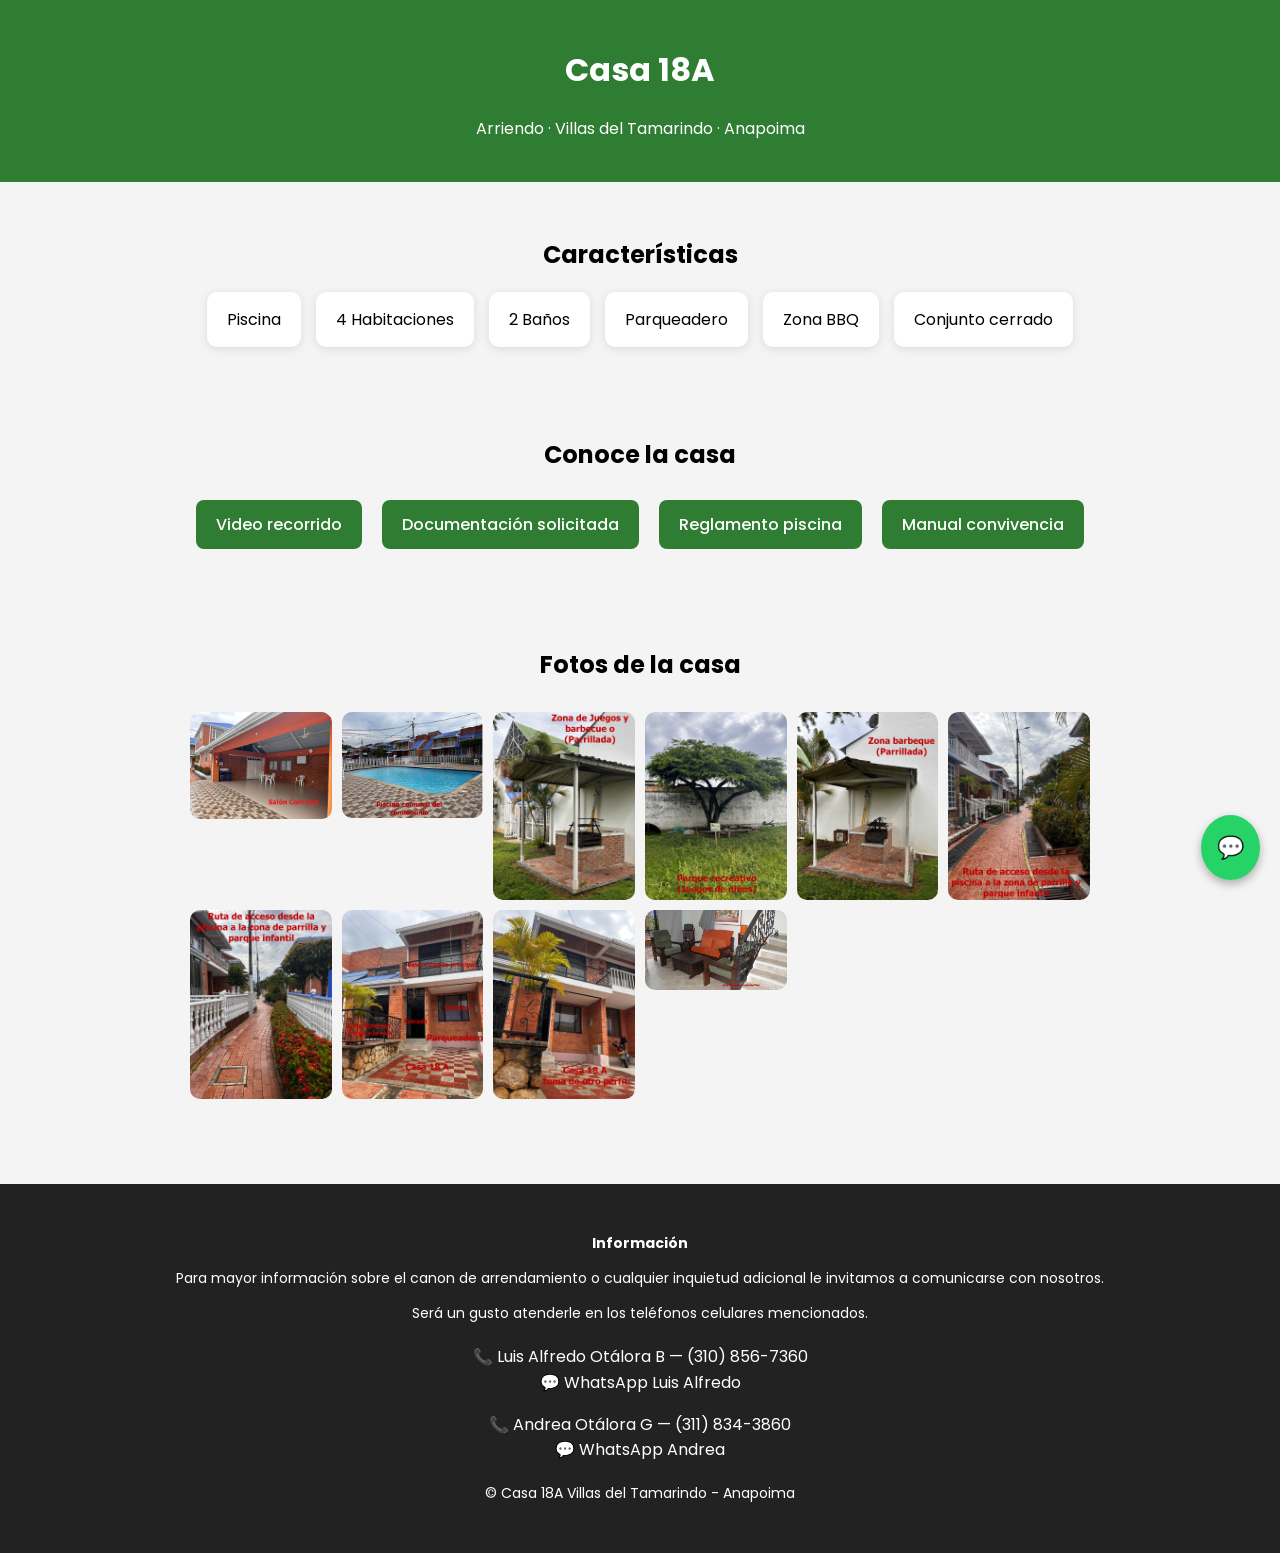
==== index.html @ 519d5954 "Add files via upload" ====
<!DOCTYPE html>

<html lang="es">

<head>
<meta charset="UTF-8">
<title>Casa 18A - Arriendo en Anapoima</title>
<meta name="viewport" content="width=device-width, initial-scale=1.0">

<link href="https://fonts.googleapis.com/css2?family=Poppins:wght@300;500;700&display=swap" rel="stylesheet">

<style>

body{
font-family:'Poppins',sans-serif;
margin:0;
background:#f4f4f4;
text-align:center;
}

header{
background:#2e7d32;
color:white;
padding:25px;
}

.section{
padding:35px 20px;
}

h2{
margin-bottom:20px;
}

/* Características */

.features{
display:flex;
flex-wrap:wrap;
justify-content:center;
gap:15px;
}

.feature{
background:white;
padding:15px 20px;
border-radius:10px;
box-shadow:0 2px 10px rgba(0,0,0,0.1);
}

/* Botones */

.button{
display:inline-block;
padding:12px 20px;
margin:8px;
background:#2e7d32;
color:white;
text-decoration:none;
border-radius:8px;
font-weight:500;
}

/* Galería */

.gallery{
display:grid;
grid-template-columns:repeat(auto-fit,minmax(140px,1fr));
gap:10px;
padding:10px;
max-width:900px;
margin:auto;
}

.gallery img{
width:100%;
border-radius:10px;
cursor:pointer;
transition:0.3s;
}

.gallery img:hover{
transform:scale(1.05);
}

/* Imagen ampliada */

.lightbox{
position:fixed;
top:0;
left:0;
width:100%;
height:100%;
background:rgba(0,0,0,0.85);
display:none;
justify-content:center;
align-items:center;
z-index:999;
}

.lightbox img{
max-width:90%;
max-height:90%;
border-radius:10px;
}

/* WhatsApp flotante */

.whatsapp-float{
position:fixed;
bottom:20px;
right:20px;
background:#25D366;
color:white;
padding:16px;
border-radius:50%;
font-size:22px;
text-decoration:none;
box-shadow:0 4px 10px rgba(0,0,0,0.3);
}

/* Footer */

footer{
background:#222;
color:white;
padding:35px 20px;
margin-top:40px;
font-size:14px;
}

.footer-contact{
margin-top:20px;
font-size:16px;
line-height:1.6;
}

.footer-contact a{
color:white;
text-decoration:none;
}

</style>

</head>

<body>

<header>

<h1>Casa 18A</h1>
<p>Arriendo · Villas del Tamarindo · Anapoima</p>

</header>

<section class="section">

<h2>Características</h2>

<div class="features">

<div class="feature">Piscina</div>
<div class="feature">4 Habitaciones</div>
<div class="feature">2 Baños</div>
<div class="feature">Parqueadero</div>
<div class="feature">Zona BBQ</div>
<div class="feature">Conjunto cerrado</div>

</div>

</section>

<section class="section">

<h2>Conoce la casa</h2>

<a class="button" href="https://youtube.com/shorts/CzULePfLJdM?feature=share
" target="_blank">Video recorrido</a> 
<a class="button" href="Documentacion solicitada.png" target="_blank">Documentación solicitada</a>

<a class="button" href="Reglamento_piscina.jpg" target="_blank">Reglamento piscina</a>

<a class="button" href="MANUAL-CONVIVENCIA.pdf" target="_blank">Manual convivencia</a>

</section>

<section class="section">

<h2>Fotos de la casa</h2>

<div class="gallery">

<img src="foto1.jpg" loading="lazy">
<img src="foto2.jpg" loading="lazy">
<img src="foto3.jpg" loading="lazy">
<img src="foto4.jpg" loading="lazy">
<img src="foto5.jpg" loading="lazy">
<img src="foto6.jpg" loading="lazy">
<img src="foto7.jpg" loading="lazy">
<img src="foto8.jpg" loading="lazy">
<img src="foto9.jpg" loading="lazy">
<img src="foto10.jpg" loading="lazy">

</div>

</section>

<div class="lightbox" id="lightbox">
<img id="lightbox-img">
</div>

<footer>

<p><strong>Información</strong></p>

<p>
Para mayor información sobre el canon de arrendamiento o cualquier inquietud adicional
le invitamos a comunicarse con nosotros.
</p>

<p>
Será un gusto atenderle en los teléfonos celulares mencionados.
</p>

<div class="footer-contact">

<p>
📞 <a href="tel:+573108567360">Luis Alfredo Otálora B — (310) 856-7360</a>
<br>
💬 <a href="https://wa.me/573108567360">WhatsApp Luis Alfredo</a>
</p>

<p>
📞 <a href="tel:+573118343860">Andrea Otálora G — (311) 834-3860</a>
<br>
💬 <a href="https://wa.me/573118343860">WhatsApp Andrea</a>
</p>

</div>

<p style="margin-top:20px;">
© Casa 18A Villas del Tamarindo - Anapoima
</p>

</footer>

<a class="whatsapp-float"
href="https://wa.me/573108567360?text=Hola%20quiero%20información%20de%20la%20Casa%2018A"
target="_blank">
💬 </a>

<script>

const images=document.querySelectorAll(".gallery img");
const lightbox=document.getElementById("lightbox");
const lightboxImg=document.getElementById("lightbox-img");

images.forEach(img=>{
img.addEventListener("click",()=>{
lightbox.style.display="flex";
lightboxImg.src=img.src;
});
});

lightbox.addEventListener("click",()=>{
lightbox.style.display="none";
});

</script>

</body>
</html>
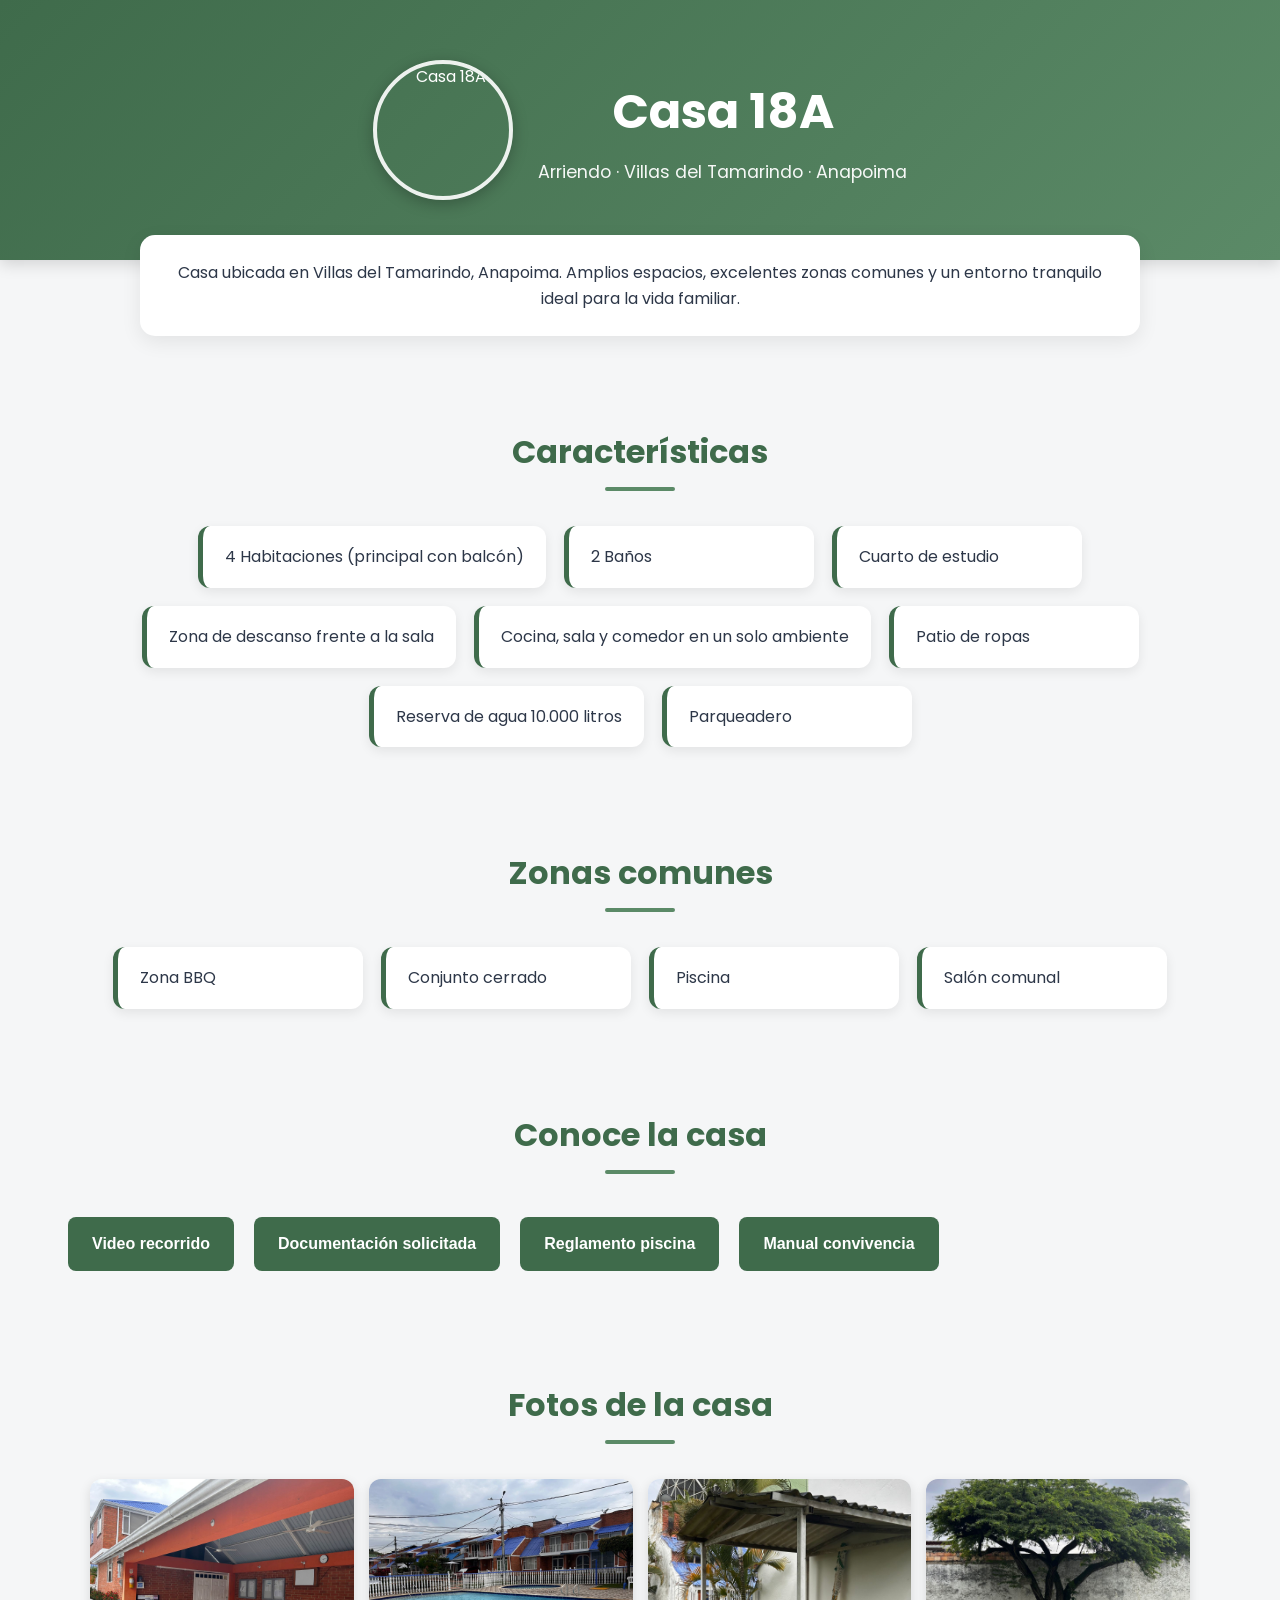
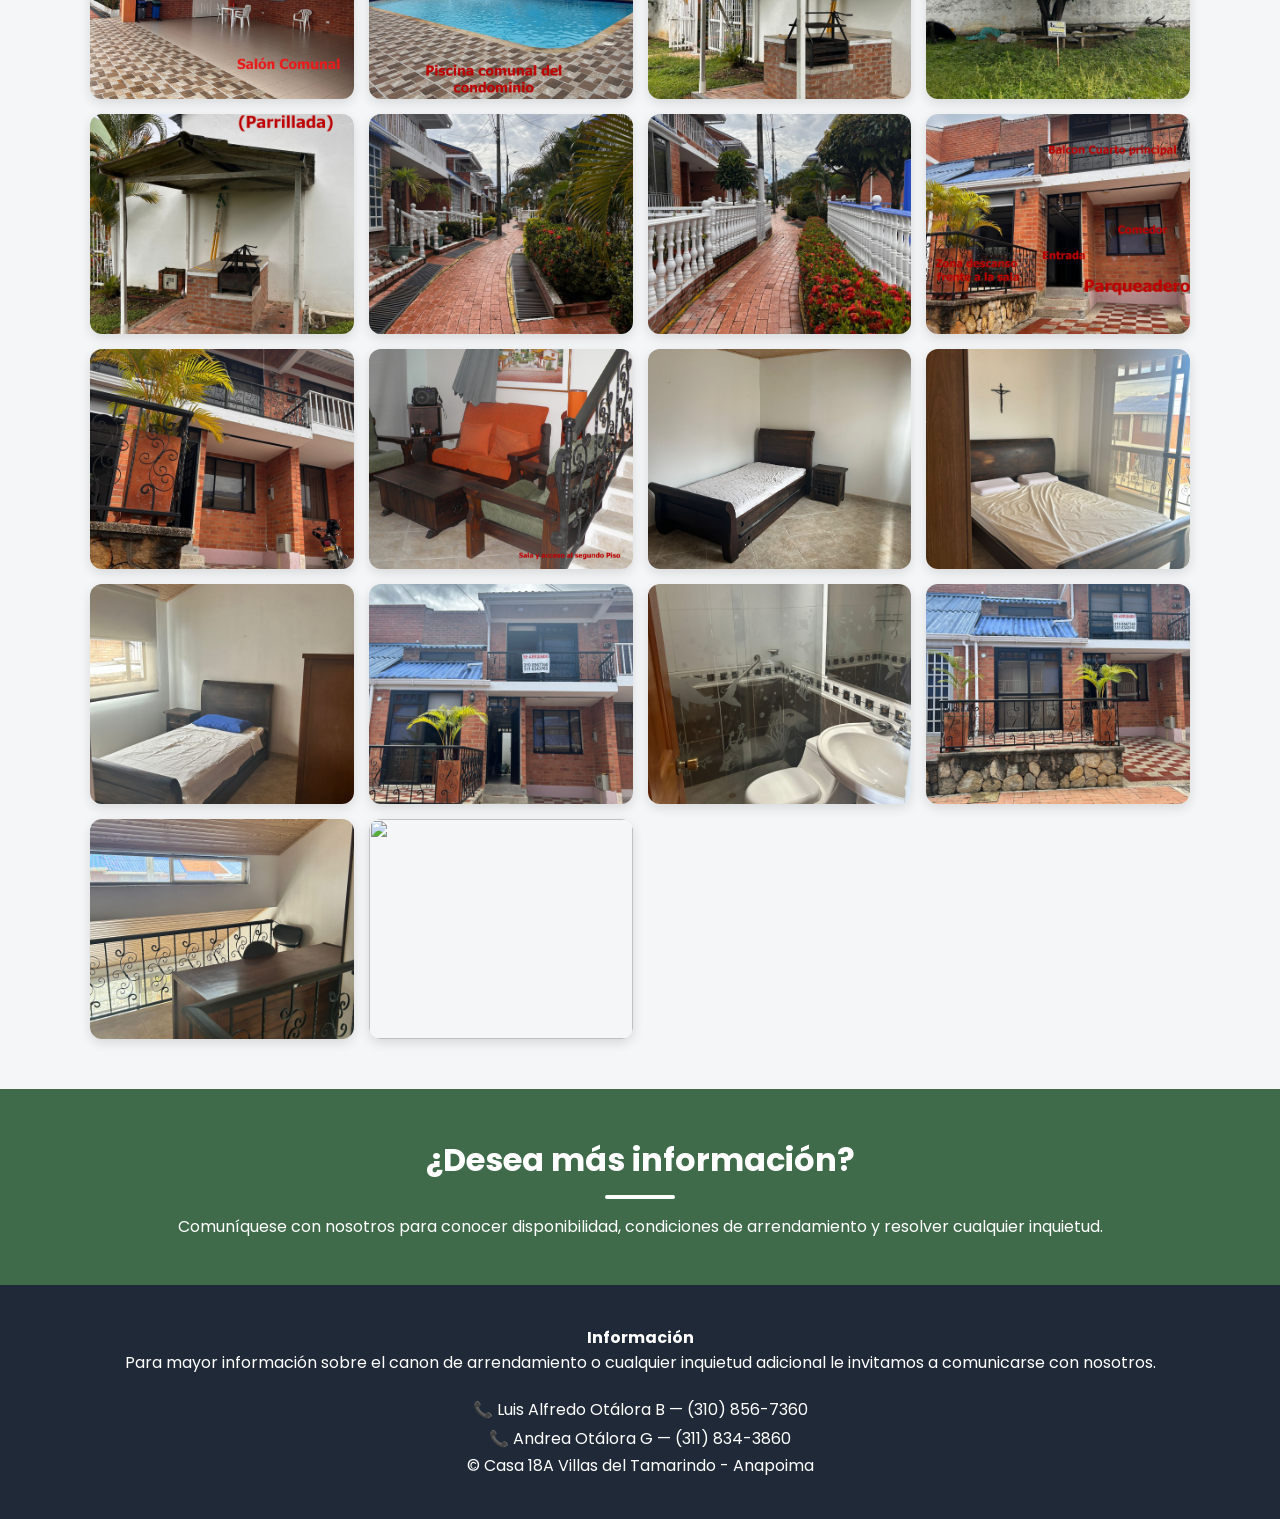
==== commit d6ed5273: "actualizacion con estilos css" ====
--- a/index.html
+++ b/index.html
@@ -1,272 +1,117 @@
-<!DOCTYPE html>
-
-<html lang="es">
-
-<head>
-<meta charset="UTF-8">
-<title>Casa 18A - Arriendo en Anapoima</title>
-<meta name="viewport" content="width=device-width, initial-scale=1.0">
-
-<link href="https://fonts.googleapis.com/css2?family=Poppins:wght@300;500;700&display=swap" rel="stylesheet">
-
-<style>
-
-body{
-font-family:'Poppins',sans-serif;
-margin:0;
-background:#f4f4f4;
-text-align:center;
-}
-
-header{
-background:#2e7d32;
-color:white;
-padding:25px;
-}
-
-.section{
-padding:35px 20px;
-}
-
-h2{
-margin-bottom:20px;
-}
-
-/* Características */
-
-.features{
-display:flex;
-flex-wrap:wrap;
-justify-content:center;
-gap:15px;
-}
-
-.feature{
-background:white;
-padding:15px 20px;
-border-radius:10px;
-box-shadow:0 2px 10px rgba(0,0,0,0.1);
-}
-
-/* Botones */
-
-.button{
-display:inline-block;
-padding:12px 20px;
-margin:8px;
-background:#2e7d32;
-color:white;
-text-decoration:none;
-border-radius:8px;
-font-weight:500;
-}
-
-/* Galería */
-
-.gallery{
-display:grid;
-grid-template-columns:repeat(auto-fit,minmax(140px,1fr));
-gap:10px;
-padding:10px;
-max-width:900px;
-margin:auto;
-}
-
-.gallery img{
-width:100%;
-border-radius:10px;
-cursor:pointer;
-transition:0.3s;
-}
-
-.gallery img:hover{
-transform:scale(1.05);
-}
-
-/* Imagen ampliada */
-
-.lightbox{
-position:fixed;
-top:0;
-left:0;
-width:100%;
-height:100%;
-background:rgba(0,0,0,0.85);
-display:none;
-justify-content:center;
-align-items:center;
-z-index:999;
-}
-
-.lightbox img{
-max-width:90%;
-max-height:90%;
-border-radius:10px;
-}
-
-/* WhatsApp flotante */
-
-.whatsapp-float{
-position:fixed;
-bottom:20px;
-right:20px;
-background:#25D366;
-color:white;
-padding:16px;
-border-radius:50%;
-font-size:22px;
-text-decoration:none;
-box-shadow:0 4px 10px rgba(0,0,0,0.3);
-}
-
-/* Footer */
-
-footer{
-background:#222;
-color:white;
-padding:35px 20px;
-margin-top:40px;
-font-size:14px;
-}
-
-.footer-contact{
-margin-top:20px;
-font-size:16px;
-line-height:1.6;
-}
-
-.footer-contact a{
-color:white;
-text-decoration:none;
-}
-
-</style>
-
-</head>
-
-<body>
-
-<header>
-
-<h1>Casa 18A</h1>
-<p>Arriendo · Villas del Tamarindo · Anapoima</p>
-
-</header>
-
-<section class="section">
-
-<h2>Características</h2>
-
-<div class="features">
-
-<div class="feature">Piscina</div>
-<div class="feature">4 Habitaciones</div>
-<div class="feature">2 Baños</div>
-<div class="feature">Parqueadero</div>
-<div class="feature">Zona BBQ</div>
-<div class="feature">Conjunto cerrado</div>
-
-</div>
-
-</section>
-
-<section class="section">
-
-<h2>Conoce la casa</h2>
-
-<a class="button" href="https://youtube.com/shorts/CzULePfLJdM?feature=share
-" target="_blank">Video recorrido</a> 
-<a class="button" href="Documentacion solicitada.png" target="_blank">Documentación solicitada</a>
-
-<a class="button" href="Reglamento_piscina.jpg" target="_blank">Reglamento piscina</a>
-
-<a class="button" href="MANUAL-CONVIVENCIA.pdf" target="_blank">Manual convivencia</a>
-
-</section>
-
-<section class="section">
-
-<h2>Fotos de la casa</h2>
-
-<div class="gallery">
-
-<img src="foto1.jpg" loading="lazy">
-<img src="foto2.jpg" loading="lazy">
-<img src="foto3.jpg" loading="lazy">
-<img src="foto4.jpg" loading="lazy">
-<img src="foto5.jpg" loading="lazy">
-<img src="foto6.jpg" loading="lazy">
-<img src="foto7.jpg" loading="lazy">
-<img src="foto8.jpg" loading="lazy">
-<img src="foto9.jpg" loading="lazy">
-<img src="foto10.jpg" loading="lazy">
-
-</div>
-
-</section>
-
-<div class="lightbox" id="lightbox">
-<img id="lightbox-img">
-</div>
-
-<footer>
-
-<p><strong>Información</strong></p>
-
-<p>
-Para mayor información sobre el canon de arrendamiento o cualquier inquietud adicional
-le invitamos a comunicarse con nosotros.
-</p>
-
-<p>
-Será un gusto atenderle en los teléfonos celulares mencionados.
-</p>
-
-<div class="footer-contact">
-
-<p>
-📞 <a href="tel:+573108567360">Luis Alfredo Otálora B — (310) 856-7360</a>
-<br>
-💬 <a href="https://wa.me/573108567360">WhatsApp Luis Alfredo</a>
-</p>
-
-<p>
-📞 <a href="tel:+573118343860">Andrea Otálora G — (311) 834-3860</a>
-<br>
-💬 <a href="https://wa.me/573118343860">WhatsApp Andrea</a>
-</p>
-
-</div>
-
-<p style="margin-top:20px;">
-© Casa 18A Villas del Tamarindo - Anapoima
-</p>
-
-</footer>
-
-<a class="whatsapp-float"
-href="https://wa.me/573108567360?text=Hola%20quiero%20información%20de%20la%20Casa%2018A"
-target="_blank">
-💬 </a>
-
-<script>
-
-const images=document.querySelectorAll(".gallery img");
-const lightbox=document.getElementById("lightbox");
-const lightboxImg=document.getElementById("lightbox-img");
-
-images.forEach(img=>{
-img.addEventListener("click",()=>{
-lightbox.style.display="flex";
-lightboxImg.src=img.src;
-});
-});
-
-lightbox.addEventListener("click",()=>{
-lightbox.style.display="none";
-});
-
-</script>
-
-</body>
-</html>
+<!DOCTYPE html>
+<html lang="es">
+<head>
+<meta charset="UTF-8">
+<title>Casa 18A - Arriendo en Anapoima</title>
+<meta name="viewport" content="width=device-width, initial-scale=1.0">
+<link href="https://fonts.googleapis.com/css2?family=Poppins:wght@300;500;700&display=swap" rel="stylesheet">
+<link rel="stylesheet" href="styles.css">
+</head>
+<body>
+
+<header>
+     <div class="header-title">
+        <img src="imagenes/porteria.jpeg"
+             alt="Casa 18A"
+             class="logo-casa">
+
+        <div>
+            <h1>Casa 18A</h1>
+            <p>Arriendo · Villas del Tamarindo · Anapoima</p>
+        </div>
+    </div>
+
+</header>
+<section class="highlight">
+    <p>
+        Casa ubicada en Villas del Tamarindo, Anapoima.
+        Amplios espacios, excelentes zonas comunes y un entorno tranquilo
+        ideal para la vida familiar.
+    </p>
+</section>
+
+<section class="section">
+<h2>Características</h2>
+<div class="features">
+<div class="feature">4 Habitaciones (principal con balcón)</div>
+<div class="feature">2 Baños</div>
+<div class="feature">Cuarto de estudio</div>
+<div class="feature">Zona de descanso frente a la sala</div>
+<div class="feature">Cocina, sala y comedor en un solo ambiente</div>
+<div class="feature">Patio de ropas</div>
+<div class="feature">Reserva de agua 10.000 litros</div>
+<div class="feature">Parqueadero</div>
+</div>
+</section>
+
+<section class="section">
+<h2>Zonas comunes</h2>
+<div class="features">
+<div class="feature">Zona BBQ</div>
+<div class="feature">Conjunto cerrado</div>
+<div class="feature">Piscina</div>
+<div class="feature">Salón comunal</div>
+</div>
+</section>
+
+<section class="section">
+<h2>Conoce la casa</h2>
+<a class="button" href="Casa18A.mp4" target="_blank" rel="noopener noreferrer">Video recorrido</a>
+<a class="button" href="Documentacion solicitada.png" target="_blank" rel="noopener noreferrer">Documentación solicitada</a>
+<a class="button" href="Reglamento_piscina.jpg" target="_blank" rel="noopener noreferrer">Reglamento piscina</a>
+<a class="button" href="MANUAL-CONVIVENCIA.pdf" target="_blank" rel="noopener noreferrer">Manual convivencia</a>
+</section>
+
+<section class="section">
+<h2>Fotos de la casa</h2>
+<div class="gallery">
+<img src="imagenes/foto1.jpg" alt="Casa 18A - Foto 1" loading="lazy">
+<img src="imagenes/foto2.jpg" alt="Casa 18A - Foto 2" loading="lazy">
+<img src="imagenes/foto3.jpg" loading="lazy">
+<img src="imagenes/foto4.jpg" loading="lazy">
+<img src="imagenes/foto5.jpg" loading="lazy">
+<img src="imagenes/foto6.jpg" loading="lazy">
+<img src="imagenes/foto7.jpg" loading="lazy">
+<img src="imagenes/foto8.jpg" loading="lazy">
+<img src="imagenes/foto9.jpg" loading="lazy">
+<img src="imagenes/foto10.jpg" loading="lazy">
+<img src="imagenes/foto11.jpeg" loading="lazy">
+<img src="imagenes/foto12.jpeg" loading="lazy">
+<img src="imagenes/foto13.jpeg" loading="lazy">
+<img src="imagenes/foto14.jpeg" loading="lazy">
+<img src="imagenes/foto15.jpeg" loading="lazy">
+<img src="imagenes/foto16.jpeg" loading="lazy">
+<img src="imagenes/foto17.jpeg" loading="lazy">
+<img src="imagenes/porteria.jpeg" loading="lazy">
+
+</div>
+</section>
+
+<div class="lightbox" id="lightbox">
+<img id="lightbox-img" alt="Vista ampliada">
+</div>
+
+<section class="contact-banner">
+    <h2>¿Desea más información?</h2>
+    <p>
+        Comuníquese con nosotros para conocer disponibilidad,
+        condiciones de arrendamiento y resolver cualquier inquietud.
+    </p>
+</section>
+
+<footer>
+<p><strong>Información</strong></p>
+<p>Para mayor información sobre el canon de arrendamiento o cualquier inquietud adicional le invitamos 
+    a comunicarse con nosotros.</p>
+
+<div class="footer-contact">
+<p>📞 <a href="tel:+573108567360">Luis Alfredo Otálora B — (310) 856-7360</a></p>
+<p>📞 <a href="tel:+573118343860">Andrea Otálora G — (311) 834-3860</a></p>
+</div>
+
+<p>© Casa 18A Villas del Tamarindo - Anapoima</p>
+</footer>
+
+<script src="script.js"></script>
+</body>
+</html>
--- a/styles.css
+++ b/styles.css
@@ -0,0 +1,264 @@
+:root{
+    --verde:#3f6b4b;
+    --verde-claro:#5b8a67;
+    --verde-suave:#e9f0eb;
+    --gris-fondo:#f5f6f7;
+    --texto:#2d3748;
+    --blanco:#ffffff;
+}
+
+*{
+    margin:0;
+    padding:0;
+    box-sizing:border-box;
+}
+
+body{
+    font-family:'Poppins',sans-serif;
+    background:var(--gris-fondo);
+    color:var(--texto);
+    line-height:1.6;
+}
+
+header{
+    background:linear-gradient(135deg,var(--verde),var(--verde-claro));
+    color:white;
+    text-align:center;
+    padding:60px 20px;
+    box-shadow:0 4px 15px rgba(0,0,0,.15);
+}
+
+header h1{
+    font-size:3rem;
+    font-weight:700;
+    margin-bottom:10px;
+}
+
+header p{
+    font-size:1.2rem;
+    opacity:.95;
+}
+
+.highlight{
+    max-width:1000px;
+    margin:-25px auto 40px auto;
+    background:white;
+    padding:25px;
+    border-radius:15px;
+    box-shadow:0 6px 20px rgba(0,0,0,.08);
+    text-align:center;
+}
+
+.section{
+    max-width:1200px;
+    margin:auto;
+    padding:50px 20px;
+}
+
+h2{
+    text-align:center;
+    color:var(--verde);
+    font-size:2rem;
+    margin-bottom:35px;
+}
+
+h2::after{
+    content:"";
+    display:block;
+    width:70px;
+    height:4px;
+    background:var(--verde-claro);
+    margin:10px auto 0;
+    border-radius:10px;
+}
+
+.features{
+    display:flex;
+    flex-wrap:wrap;
+    justify-content:center;
+    gap:18px;
+}
+
+.feature{
+    background:white;
+    padding:18px 22px;
+    border-radius:12px;
+    border-left:5px solid var(--verde);
+    box-shadow:0 4px 12px rgba(0,0,0,.08);
+    transition:.3s;
+    min-width:250px;
+}
+
+.feature:hover{
+    transform:translateY(-4px);
+}
+
+.button{
+    display:inline-block;
+    padding:14px 24px;
+    margin:8px;
+    background:var(--verde);
+    color:white;
+    text-decoration:none;
+    border-radius:8px;
+    font-weight:600;
+    transition:.3s;
+}
+
+.button:hover{
+    background:#2f5238;
+    transform:translateY(-2px);
+}
+
+.gallery{
+    display:grid;
+    grid-template-columns:repeat(auto-fit,minmax(220px,1fr));
+    gap:15px;
+    max-width:1100px;
+    margin:auto;
+}
+
+.gallery img{
+    width:100%;
+    height:220px;
+    object-fit:cover;
+    border-radius:12px;
+    cursor:pointer;
+    transition:.3s;
+    box-shadow:0 4px 12px rgba(0,0,0,.12);
+}
+
+.gallery img:hover{
+    transform:scale(1.03);
+}
+
+.lightbox{
+    position:fixed;
+    top:0;
+    left:0;
+    width:100%;
+    height:100%;
+    background:rgba(0,0,0,.9);
+    display:none;
+    justify-content:center;
+    align-items:center;
+    z-index:9999;
+}
+
+.lightbox img{
+    max-width:90%;
+    max-height:90%;
+    border-radius:12px;
+}
+
+.contact-banner{
+    background:var(--verde);
+    color:white;
+    text-align:center;
+    padding:45px 20px;
+}
+
+.contact-banner h2{
+    color:white;
+    margin-bottom:15px;
+}
+
+.contact-banner h2::after{
+    background:white;
+}
+
+.whatsapp-float{
+    position:fixed;
+    bottom:25px;
+    right:25px;
+    width:60px;
+    height:60px;
+    background:#25D366;
+    color:white;
+    border-radius:50%;
+    display:flex;
+    align-items:center;
+    justify-content:center;
+    font-size:28px;
+    text-decoration:none;
+    box-shadow:0 5px 15px rgba(0,0,0,.25);
+    transition:.3s;
+}
+
+.whatsapp-float:hover{
+    transform:scale(1.1);
+}
+
+footer{
+    background:#1f2937;
+    color:white;
+    text-align:center;
+    padding:40px 20px;
+}
+
+.footer-contact{
+    margin-top:20px;
+    line-height:1.8;
+}
+
+.footer-contact a{
+    color:white;
+    text-decoration:none;
+}
+
+.footer-contact a:hover{
+    text-decoration:underline;
+}
+
+@media(max-width:768px){
+
+    header h1{
+        font-size:2.2rem;
+    }
+
+    .feature{
+        width:100%;
+    }
+
+    .button{
+        display:block;
+        width:90%;
+        margin:10px auto;
+    }
+
+    .gallery{
+        grid-template-columns:1fr;
+    }
+
+    .gallery img{
+        height:auto;
+    }
+}
+.header-title{
+    display:flex;
+    justify-content:center;
+    align-items:center;
+    gap:25px;
+    flex-wrap:wrap;
+}
+
+.logo-casa{
+    width:140px;
+    height:140px;
+    object-fit:cover;
+    border-radius:50%;
+    border:4px solid rgba(255,255,255,.9);
+    box-shadow:0 4px 15px rgba(0,0,0,.25);
+}
+
+header h1{
+    margin:0;
+    font-size:3rem;
+    color:white;
+}
+
+header p{
+    margin-top:8px;
+    font-size:1.1rem;
+    color:white;
+}
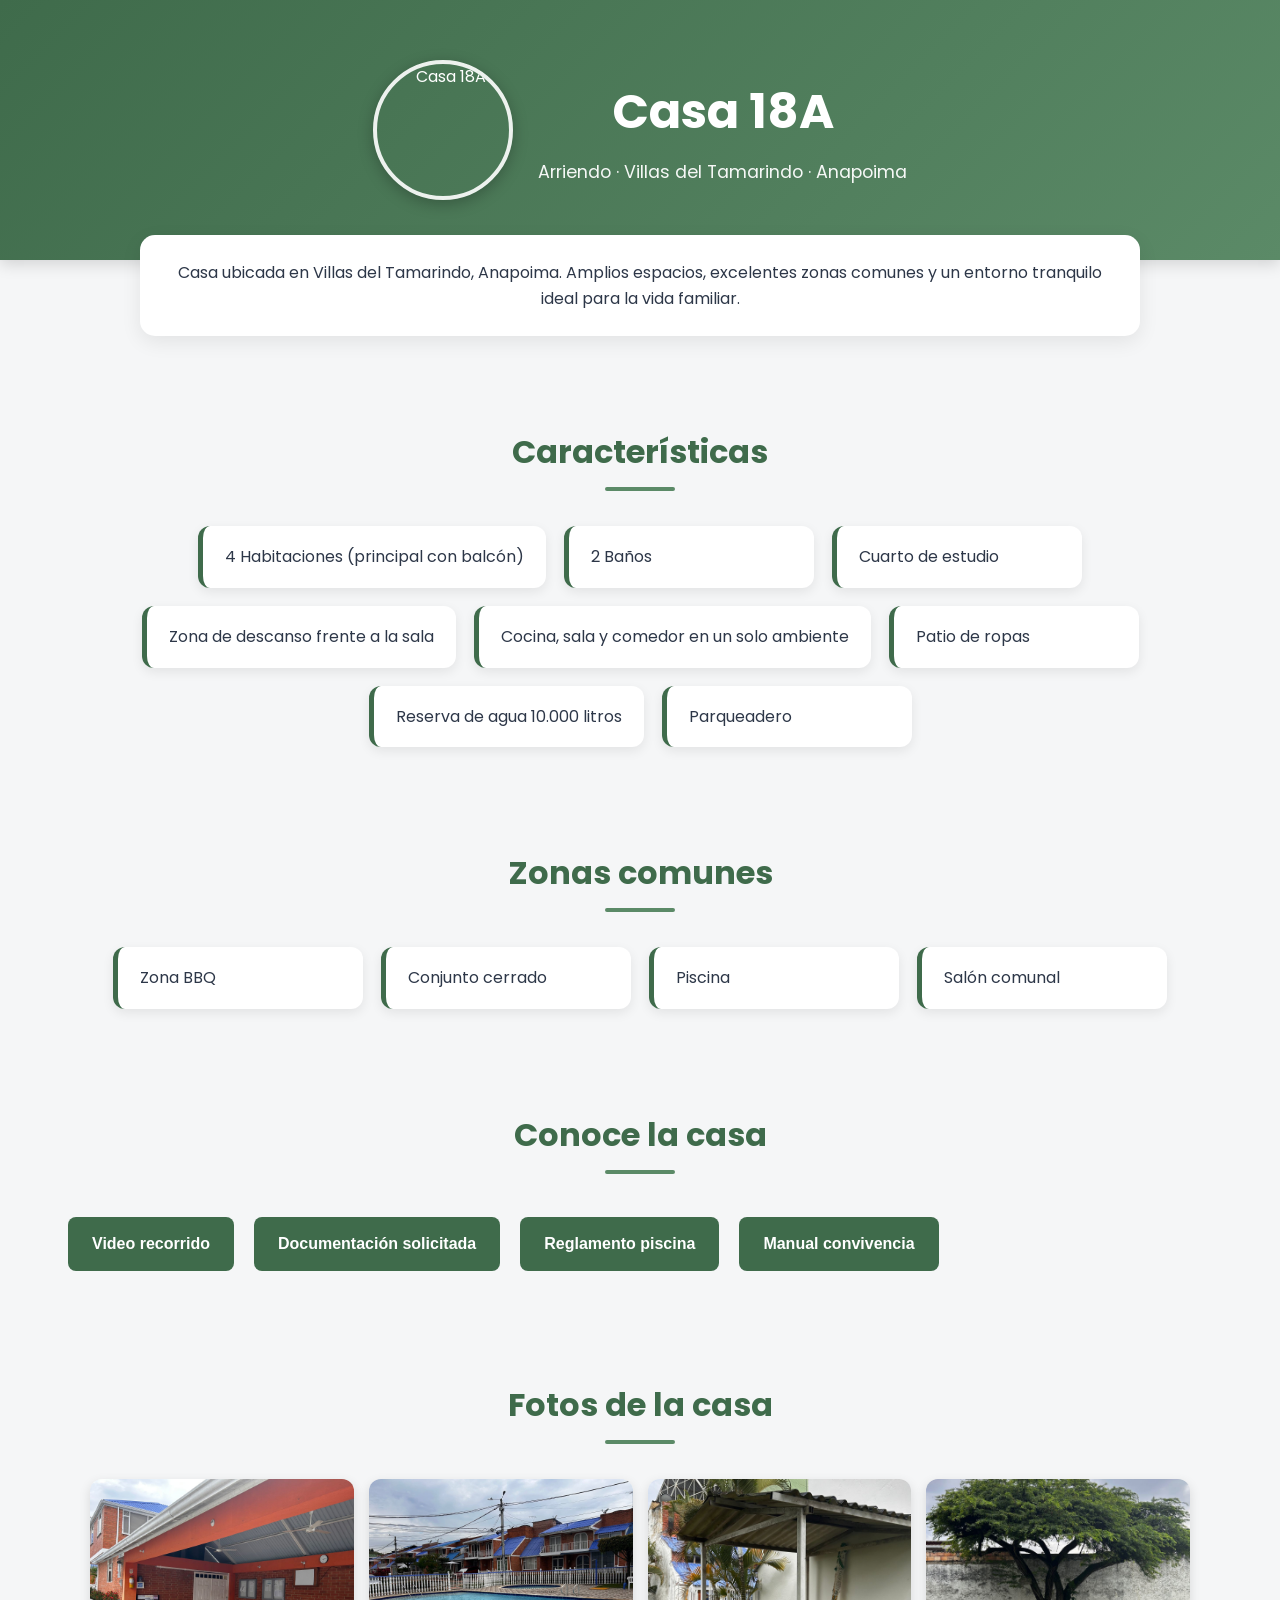
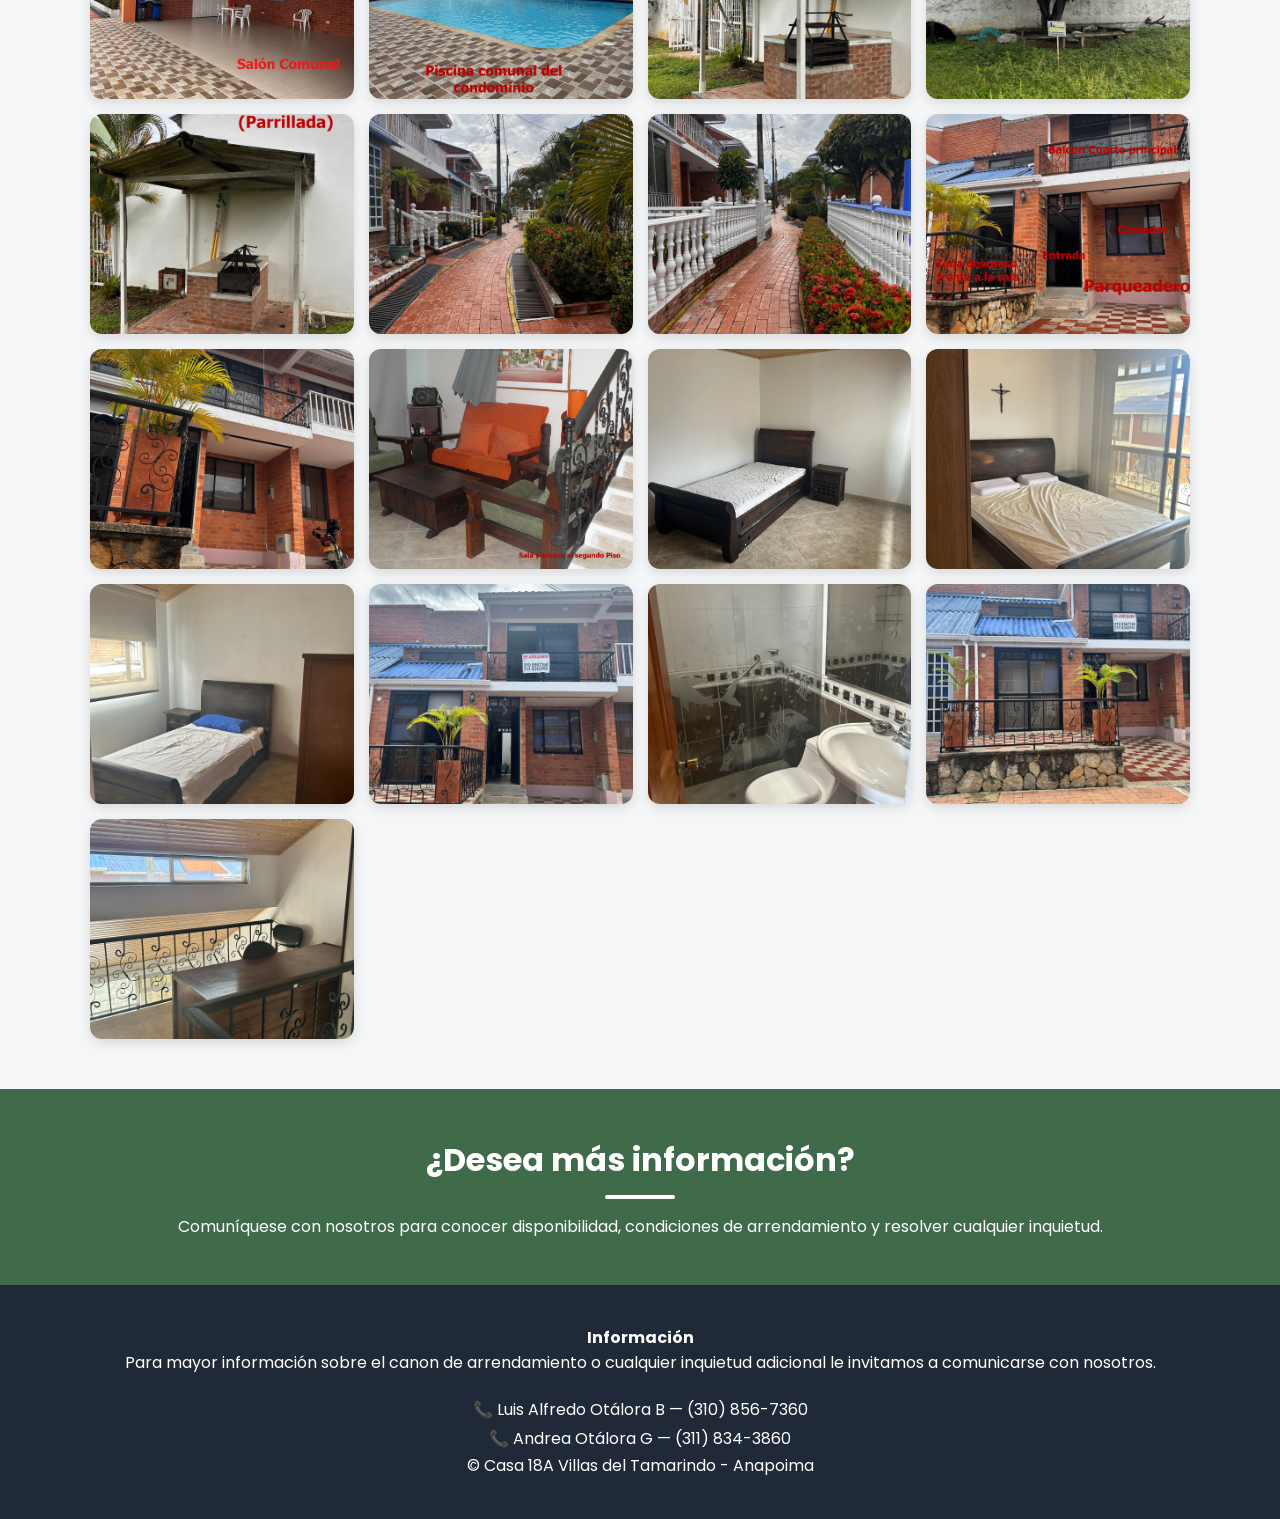
==== commit 8d4cb502: "actualizacion con estilos css" ====
--- a/index.html
+++ b/index.html
@@ -82,7 +82,7 @@
 <img src="imagenes/foto15.jpeg" loading="lazy">
 <img src="imagenes/foto16.jpeg" loading="lazy">
 <img src="imagenes/foto17.jpeg" loading="lazy">
-<img src="imagenes/porteria.jpeg" loading="lazy">
+
 
 </div>
 </section>
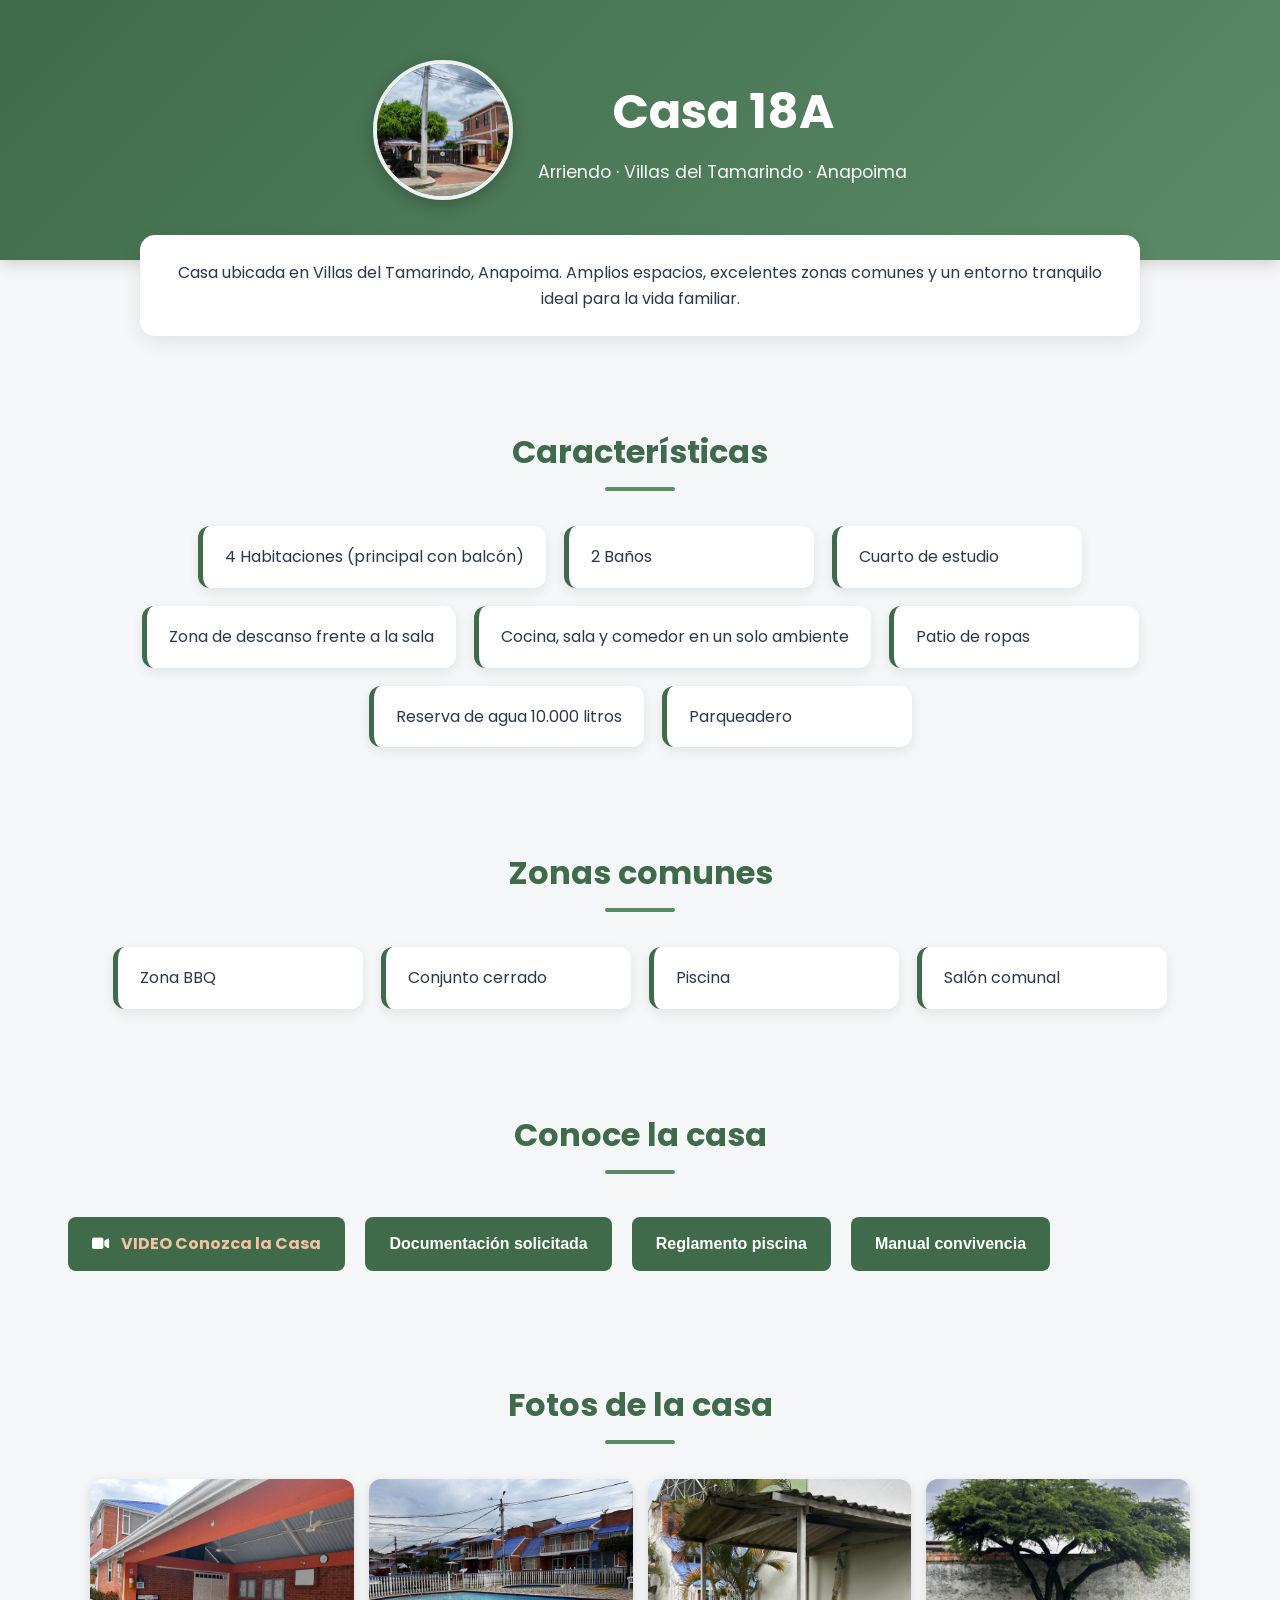
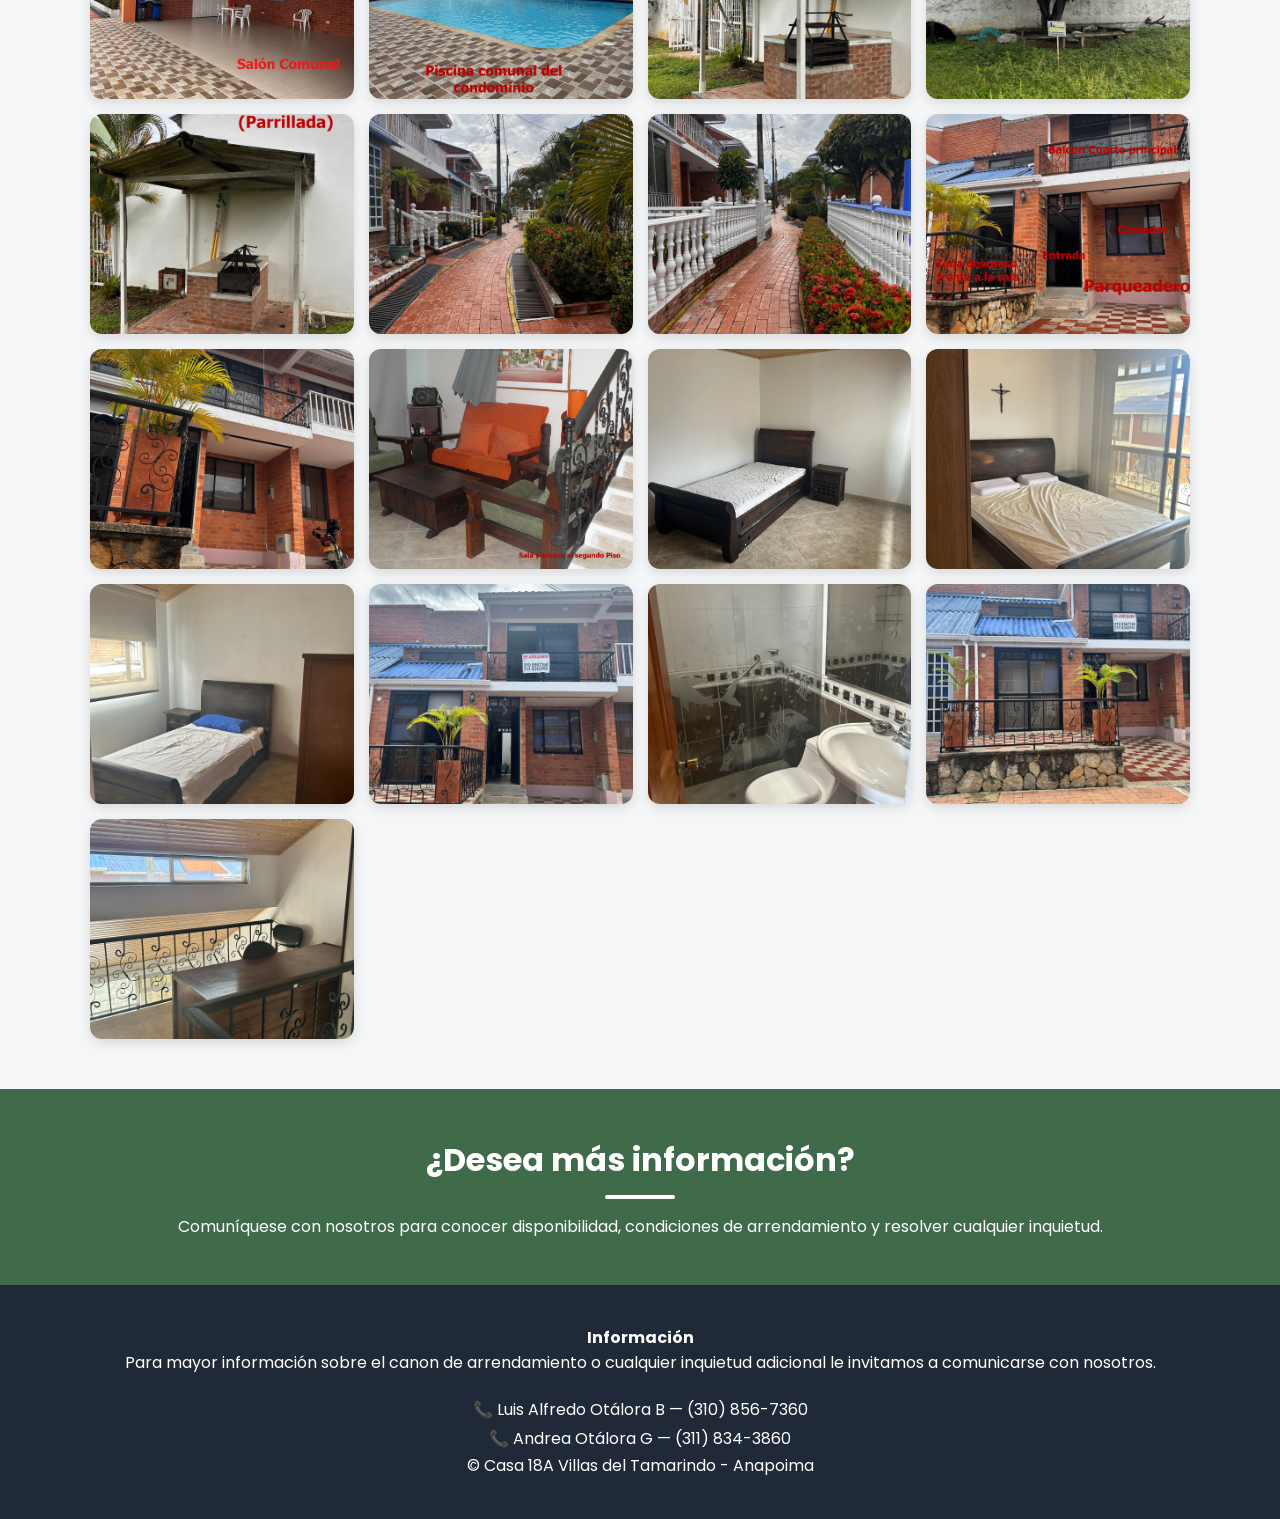
==== commit ac01f6bf: "actualizacion con estilos css" ====
--- a/index.html
+++ b/index.html
@@ -5,6 +5,8 @@
 <title>Casa 18A - Arriendo en Anapoima</title>
 <meta name="viewport" content="width=device-width, initial-scale=1.0">
 <link href="https://fonts.googleapis.com/css2?family=Poppins:wght@300;500;700&display=swap" rel="stylesheet">
+<link rel="stylesheet"
+href="https://cdnjs.cloudflare.com/ajax/libs/font-awesome/6.5.1/css/all.min.css">
 <link rel="stylesheet" href="styles.css">
 </head>
 <body>
@@ -56,7 +58,9 @@
 
 <section class="section">
 <h2>Conoce la casa</h2>
-<a class="button" href="Casa18A.mp4" target="_blank" rel="noopener noreferrer">Video recorrido</a>
+<a class="button" href="Casa18A.mp4" target="_blank" rel="noopener noreferrer"> <i class="fas fa-video"></i> 
+    <span class="video-text">VIDEO Conozca la Casa</span>
+</a>
 <a class="button" href="Documentacion solicitada.png" target="_blank" rel="noopener noreferrer">Documentación solicitada</a>
 <a class="button" href="Reglamento_piscina.jpg" target="_blank" rel="noopener noreferrer">Reglamento piscina</a>
 <a class="button" href="MANUAL-CONVIVENCIA.pdf" target="_blank" rel="noopener noreferrer">Manual convivencia</a>
--- a/styles.css
+++ b/styles.css
@@ -261,4 +261,14 @@
     margin-top:8px;
     font-size:1.1rem;
     color:white;
+}
+
+.button i{
+    margin-right:8px;
+    font-size:0.95em;
+}
+.video-text{
+   
+     color:#F4C2A1;
+    font-weight:700;
 }
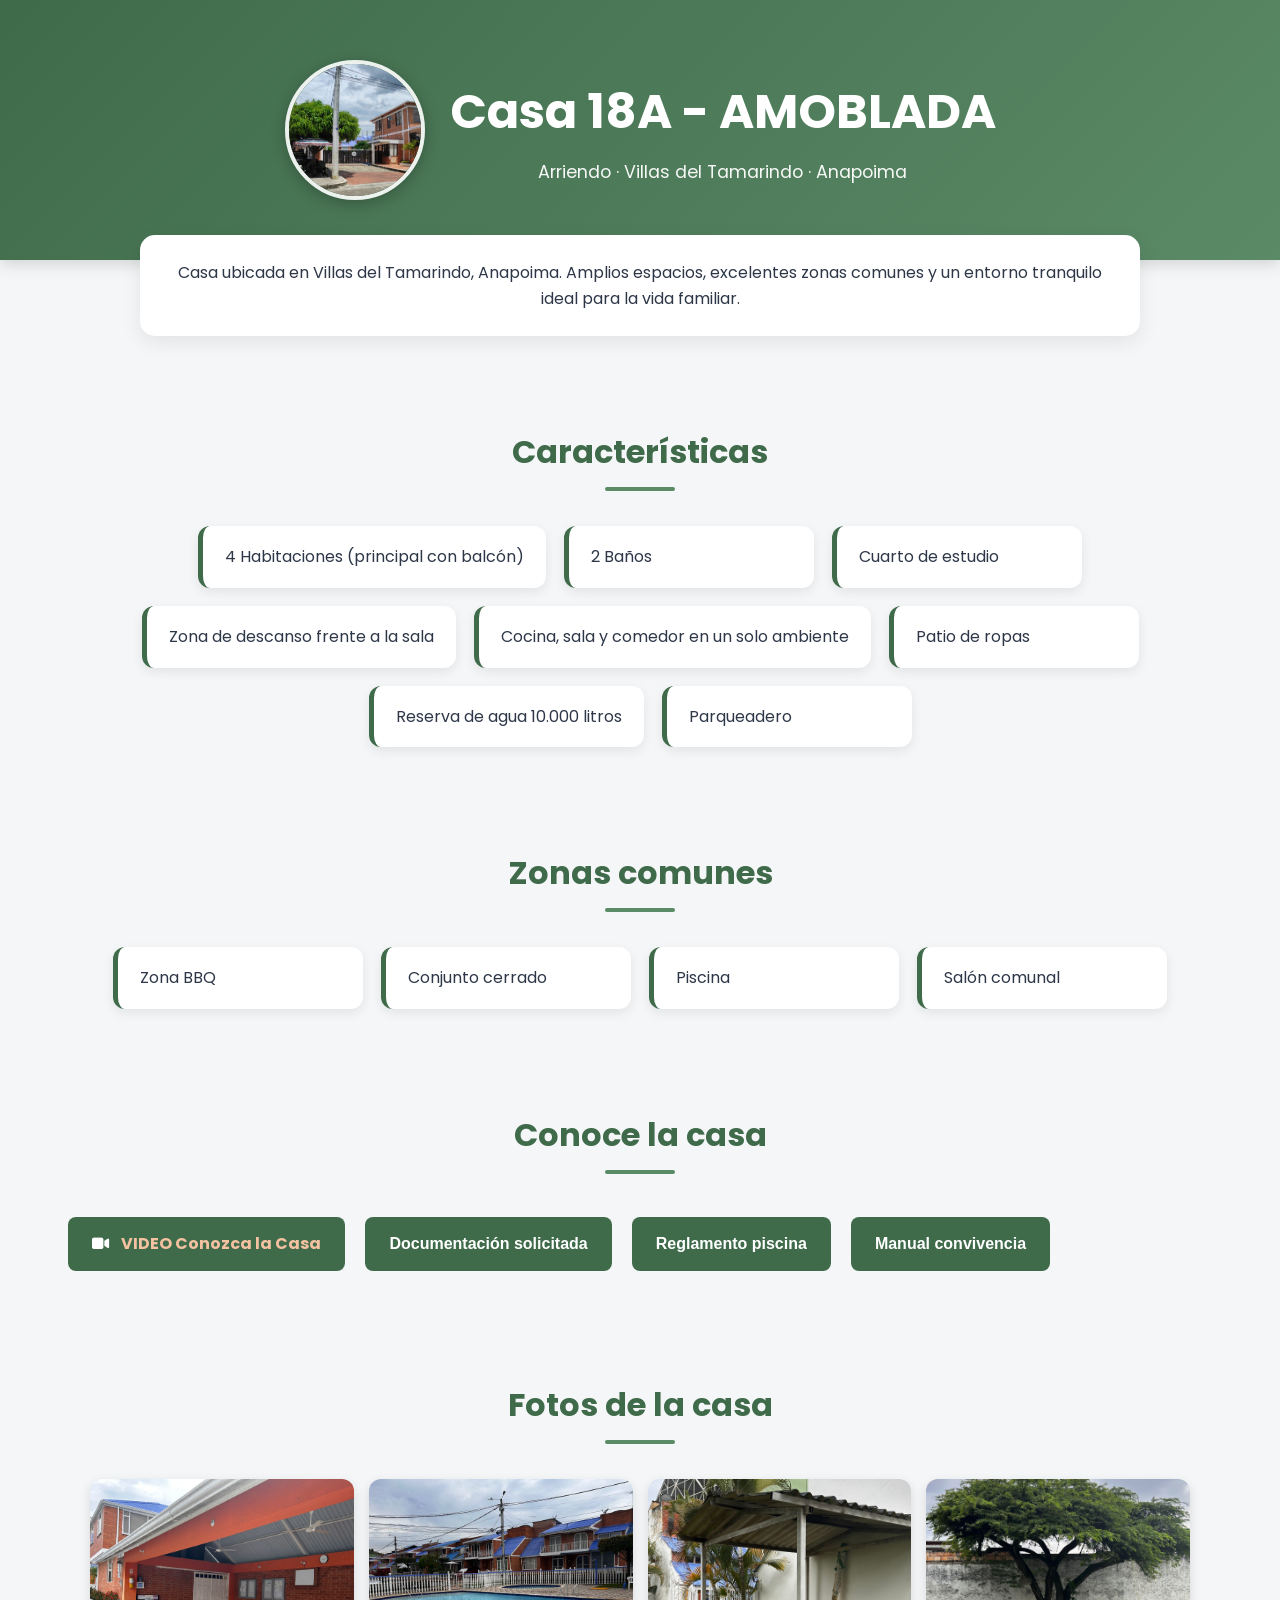
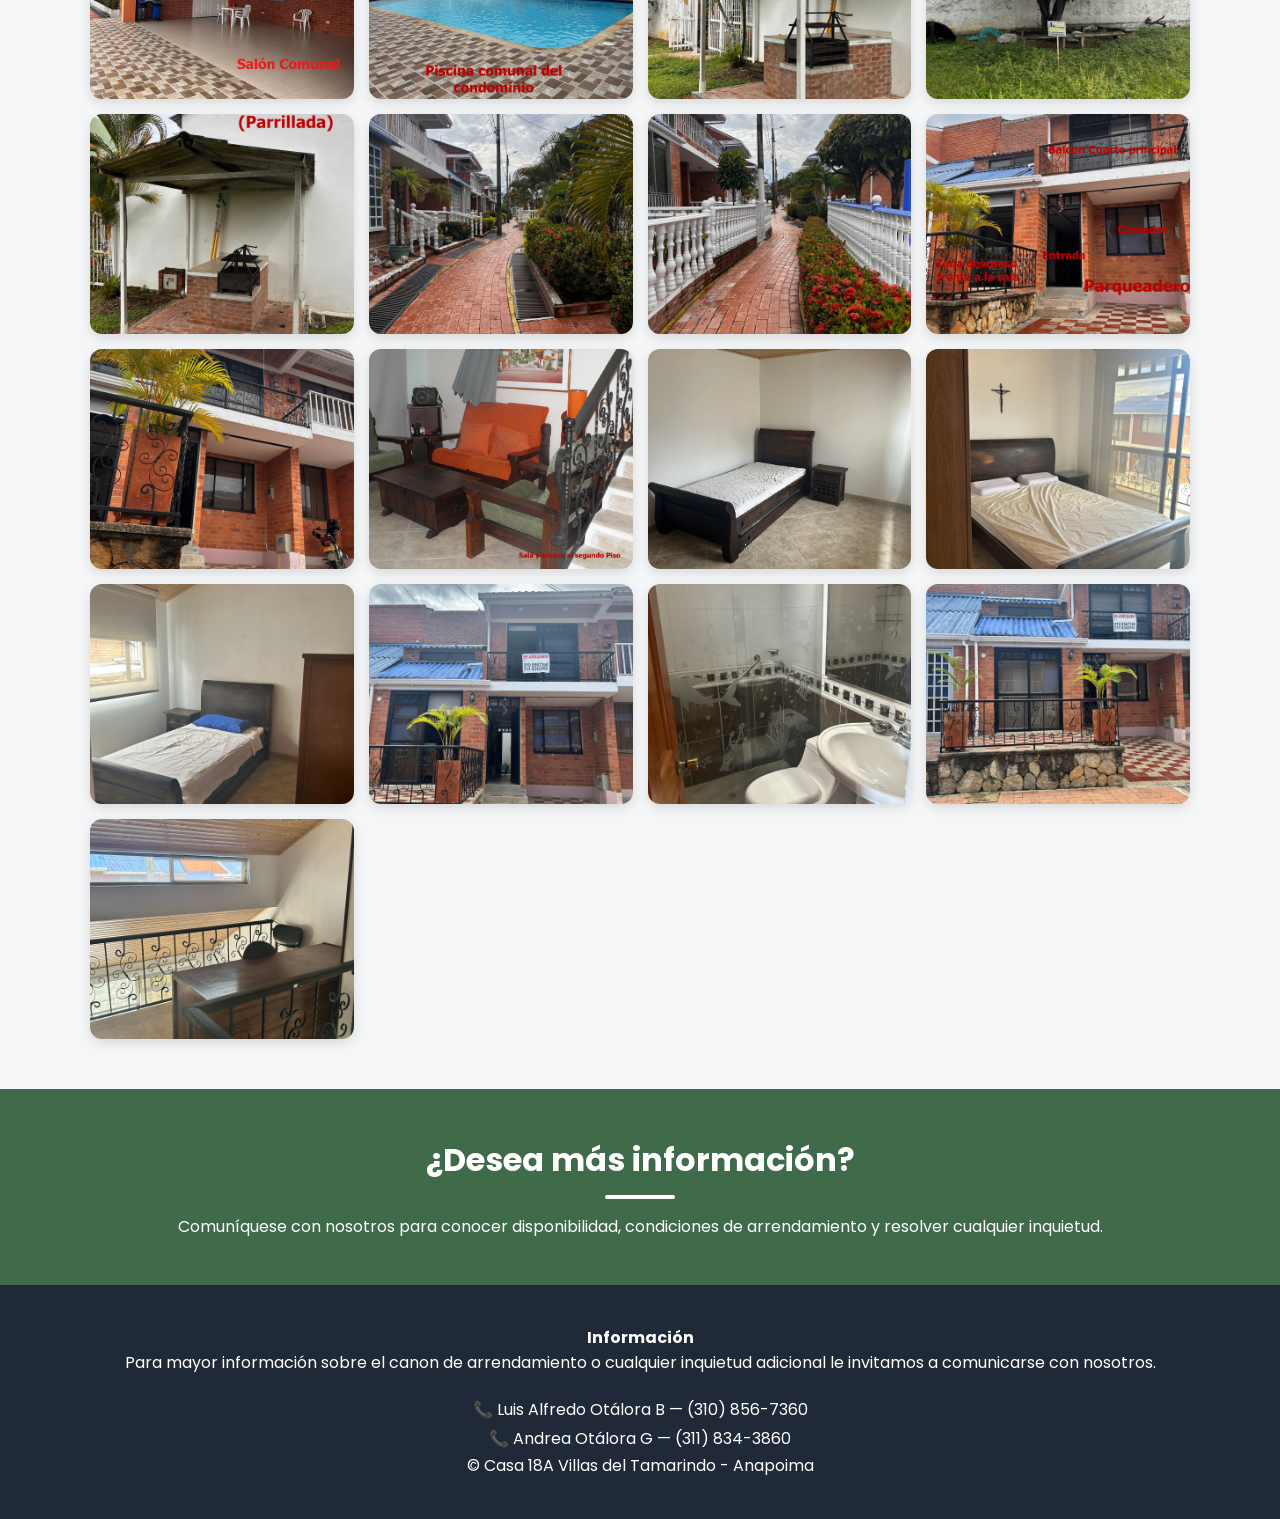
==== commit b53ca719: "actualizacion con estilos css" ====
--- a/index.html
+++ b/index.html
@@ -18,7 +18,7 @@
              class="logo-casa">
 
         <div>
-            <h1>Casa 18A</h1>
+            <h1>Casa 18A - AMOBLADA</h1>
             <p>Arriendo · Villas del Tamarindo · Anapoima</p>
         </div>
     </div>
